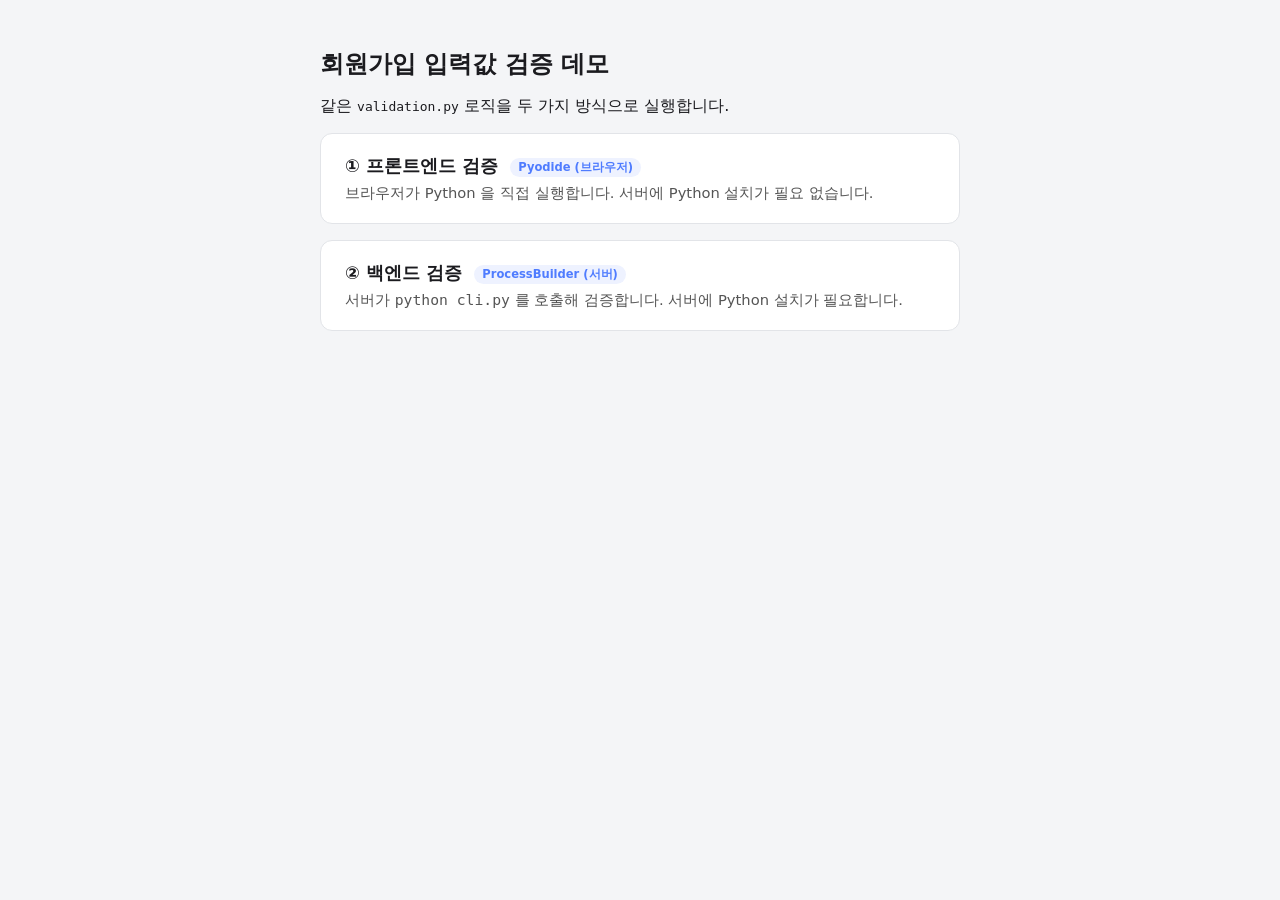
==== src/main/resources/static/index.html @ 11ba2ae4 "회원가입 검증 데모 추가 (Java ↔ Python 연동) - validation.py: 프론트/백엔드 공용 검증 로직 - 백엔드: ProcessBuilder 로 python cl" ====
<!doctype html>
<html lang="ko">
<head>
    <meta charset="UTF-8">
    <meta name="viewport" content="width=device-width, initial-scale=1.0">
    <title>회원가입 검증 데모 · Java ↔ Python</title>
    <style>
        body { font-family: system-ui, "Segoe UI", sans-serif; background: #f4f5f7; color: #1b1b1f;
               max-width: 640px; margin: 48px auto; padding: 0 20px; }
        h1 { font-size: 1.5rem; }
        .card { display: block; background: #fff; border: 1px solid #e2e4e8; border-radius: 12px;
                padding: 20px 24px; margin: 16px 0; text-decoration: none; color: inherit;
                transition: border-color .15s, transform .15s; }
        .card:hover { border-color: #4f7cff; transform: translateY(-2px); }
        .card h2 { margin: 0 0 6px; font-size: 1.1rem; }
        .card p { margin: 0; color: #555; font-size: .92rem; }
        .tag { display: inline-block; font-size: .72rem; padding: 2px 8px; border-radius: 999px;
               background: #eef2ff; color: #4f7cff; margin-left: 6px; vertical-align: middle; }
    </style>
</head>
<body>
    <h1>회원가입 입력값 검증 데모</h1>
    <p>같은 <code>validation.py</code> 로직을 두 가지 방식으로 실행합니다.</p>

    <a class="card" href="/frontend.html">
        <h2>① 프론트엔드 검증 <span class="tag">Pyodide (브라우저)</span></h2>
        <p>브라우저가 Python 을 직접 실행합니다. 서버에 Python 설치가 필요 없습니다.</p>
    </a>

    <a class="card" href="/backend.html">
        <h2>② 백엔드 검증 <span class="tag">ProcessBuilder (서버)</span></h2>
        <p>서버가 <code>python cli.py</code> 를 호출해 검증합니다. 서버에 Python 설치가 필요합니다.</p>
    </a>
</body>
</html>
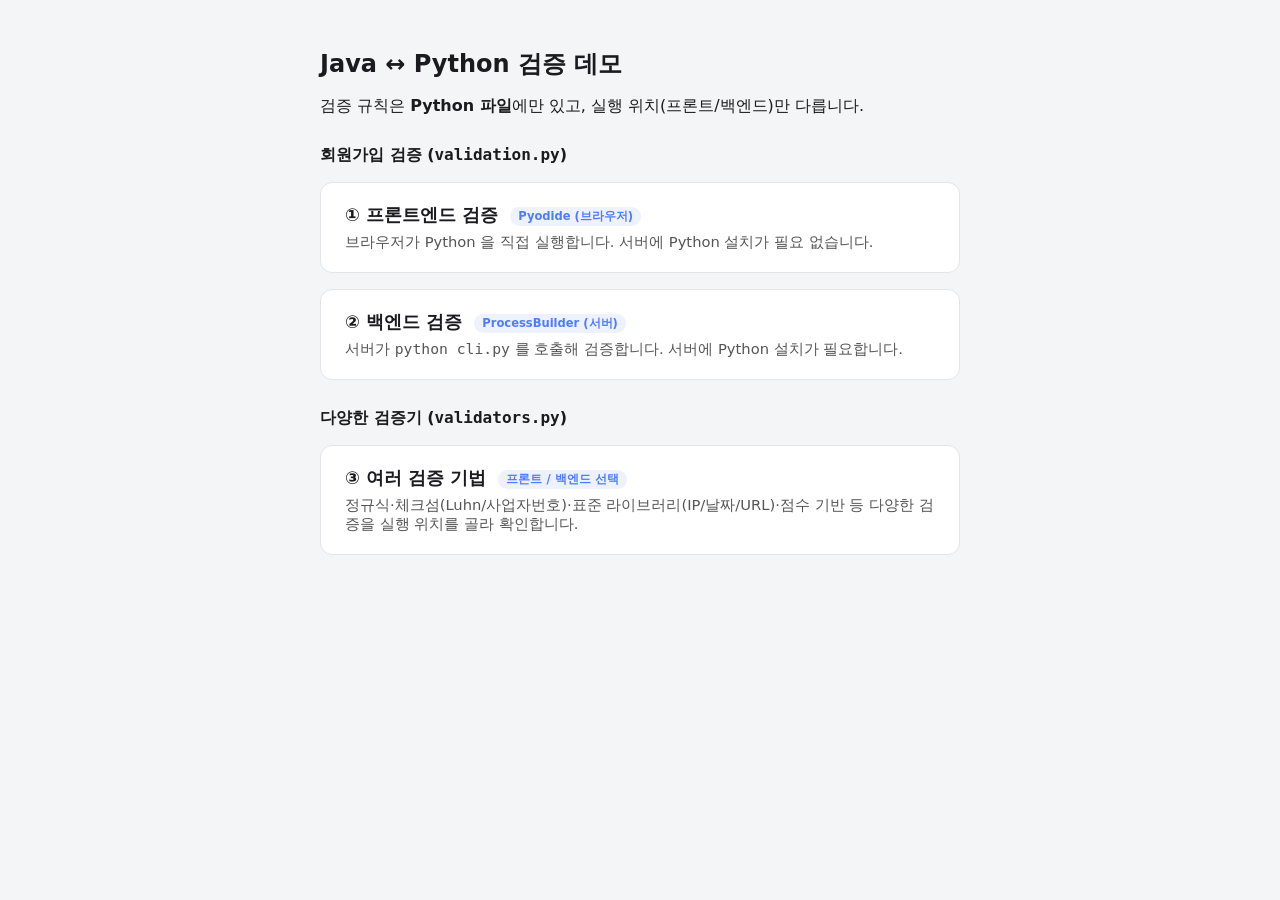
==== commit 8d51d0e3: "다양한 검증기와 아키텍처 문서 추가 - validators.py: 정규식/체크섬(Luhn·사업자번호)/표준 라이브러리(ip·date·url)/점수 기반 등 10개 검증기 - 프론트" ====
--- a/src/main/resources/static/index.html
+++ b/src/main/resources/static/index.html
@@ -19,9 +19,10 @@
     </style>
 </head>
 <body>
-    <h1>회원가입 입력값 검증 데모</h1>
-    <p>같은 <code>validation.py</code> 로직을 두 가지 방식으로 실행합니다.</p>
+    <h1>Java ↔ Python 검증 데모</h1>
+    <p>검증 규칙은 <strong>Python 파일</strong>에만 있고, 실행 위치(프론트/백엔드)만 다릅니다.</p>
 
+    <h2 style="font-size:1rem;margin-top:28px;">회원가입 검증 (<code>validation.py</code>)</h2>
     <a class="card" href="/frontend.html">
         <h2>① 프론트엔드 검증 <span class="tag">Pyodide (브라우저)</span></h2>
         <p>브라우저가 Python 을 직접 실행합니다. 서버에 Python 설치가 필요 없습니다.</p>
@@ -31,5 +32,12 @@
         <h2>② 백엔드 검증 <span class="tag">ProcessBuilder (서버)</span></h2>
         <p>서버가 <code>python cli.py</code> 를 호출해 검증합니다. 서버에 Python 설치가 필요합니다.</p>
     </a>
+
+    <h2 style="font-size:1rem;margin-top:28px;">다양한 검증기 (<code>validators.py</code>)</h2>
+    <a class="card" href="/validators.html">
+        <h2>③ 여러 검증 기법 <span class="tag">프론트 / 백엔드 선택</span></h2>
+        <p>정규식·체크섬(Luhn/사업자번호)·표준 라이브러리(IP/날짜/URL)·점수 기반 등
+           다양한 검증을 실행 위치를 골라 확인합니다.</p>
+    </a>
 </body>
 </html>
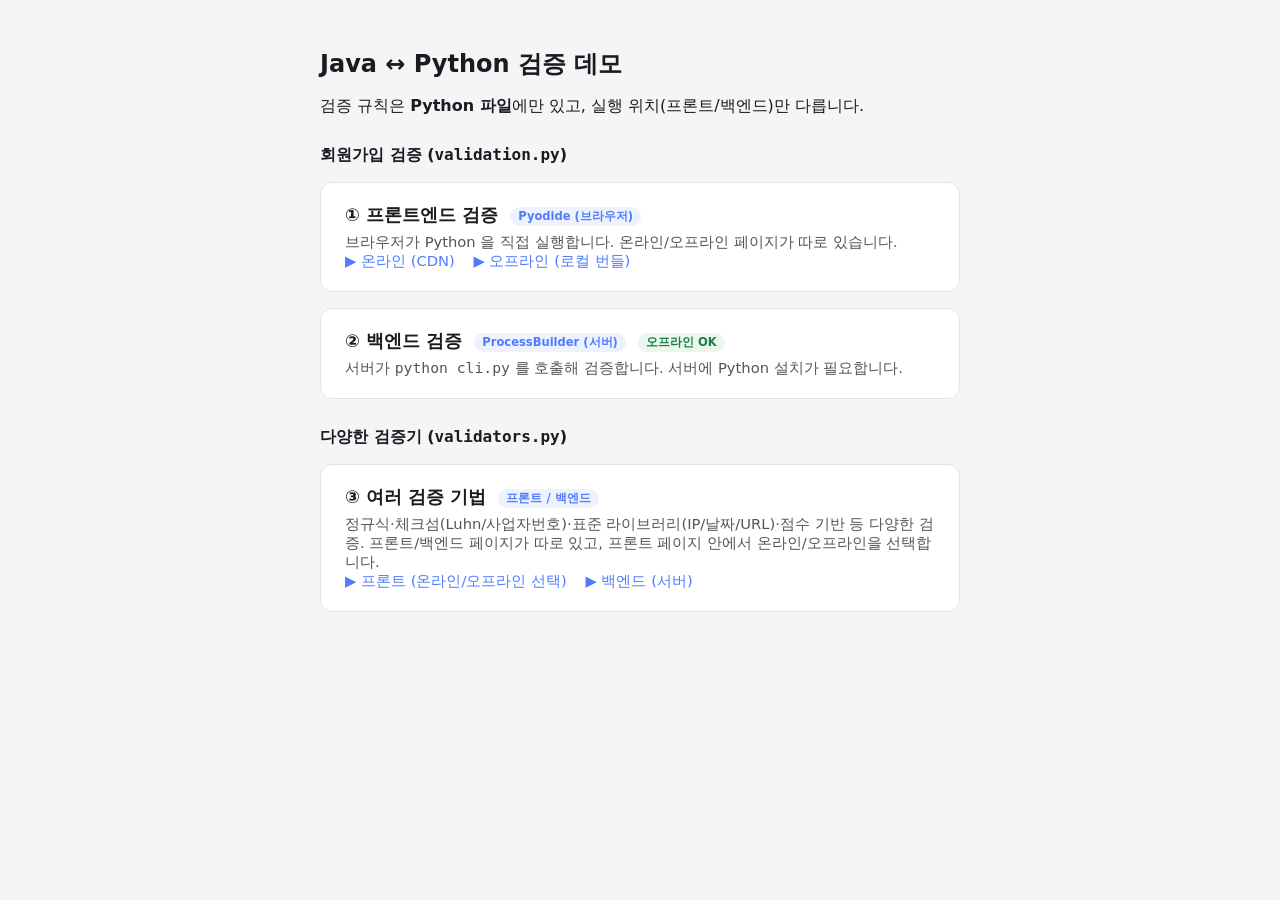
==== commit c53c3587: "프론트/백엔드·온라인/오프라인 페이지 분리 및 오프라인 번들 추가 - 회원가입 프론트: 온라인(frontend.html)/오프라인(frontend-offline.html) 페이지로" ====
--- a/src/main/resources/static/index.html
+++ b/src/main/resources/static/index.html
@@ -16,6 +16,9 @@
         .card p { margin: 0; color: #555; font-size: .92rem; }
         .tag { display: inline-block; font-size: .72rem; padding: 2px 8px; border-radius: 999px;
                background: #eef2ff; color: #4f7cff; margin-left: 6px; vertical-align: middle; }
+        .tag.off { background: #eaf6ee; color: #1a7f45; }
+        .links { margin: 6px 0 0; font-size: .9rem; }
+        .links a { color: #4f7cff; text-decoration: none; margin-right: 14px; }
     </style>
 </head>
 <body>
@@ -23,21 +26,29 @@
     <p>검증 규칙은 <strong>Python 파일</strong>에만 있고, 실행 위치(프론트/백엔드)만 다릅니다.</p>
 
     <h2 style="font-size:1rem;margin-top:28px;">회원가입 검증 (<code>validation.py</code>)</h2>
-    <a class="card" href="/frontend.html">
+    <div class="card">
         <h2>① 프론트엔드 검증 <span class="tag">Pyodide (브라우저)</span></h2>
-        <p>브라우저가 Python 을 직접 실행합니다. 서버에 Python 설치가 필요 없습니다.</p>
-    </a>
+        <p>브라우저가 Python 을 직접 실행합니다. 온라인/오프라인 페이지가 따로 있습니다.</p>
+        <p class="links">
+            <a href="/frontend.html">▶ 온라인 (CDN)</a>
+            <a href="/frontend-offline.html">▶ 오프라인 (로컬 번들)</a>
+        </p>
+    </div>
 
     <a class="card" href="/backend.html">
-        <h2>② 백엔드 검증 <span class="tag">ProcessBuilder (서버)</span></h2>
+        <h2>② 백엔드 검증 <span class="tag">ProcessBuilder (서버)</span> <span class="tag off">오프라인 OK</span></h2>
         <p>서버가 <code>python cli.py</code> 를 호출해 검증합니다. 서버에 Python 설치가 필요합니다.</p>
     </a>
 
     <h2 style="font-size:1rem;margin-top:28px;">다양한 검증기 (<code>validators.py</code>)</h2>
-    <a class="card" href="/validators.html">
-        <h2>③ 여러 검증 기법 <span class="tag">프론트 / 백엔드 선택</span></h2>
-        <p>정규식·체크섬(Luhn/사업자번호)·표준 라이브러리(IP/날짜/URL)·점수 기반 등
-           다양한 검증을 실행 위치를 골라 확인합니다.</p>
-    </a>
+    <div class="card">
+        <h2>③ 여러 검증 기법 <span class="tag">프론트 / 백엔드</span></h2>
+        <p>정규식·체크섬(Luhn/사업자번호)·표준 라이브러리(IP/날짜/URL)·점수 기반 등 다양한 검증.
+           프론트/백엔드 페이지가 따로 있고, 프론트 페이지 안에서 온라인/오프라인을 선택합니다.</p>
+        <p class="links">
+            <a href="/validators-frontend.html">▶ 프론트 (온라인/오프라인 선택)</a>
+            <a href="/validators-backend.html">▶ 백엔드 (서버)</a>
+        </p>
+    </div>
 </body>
 </html>
